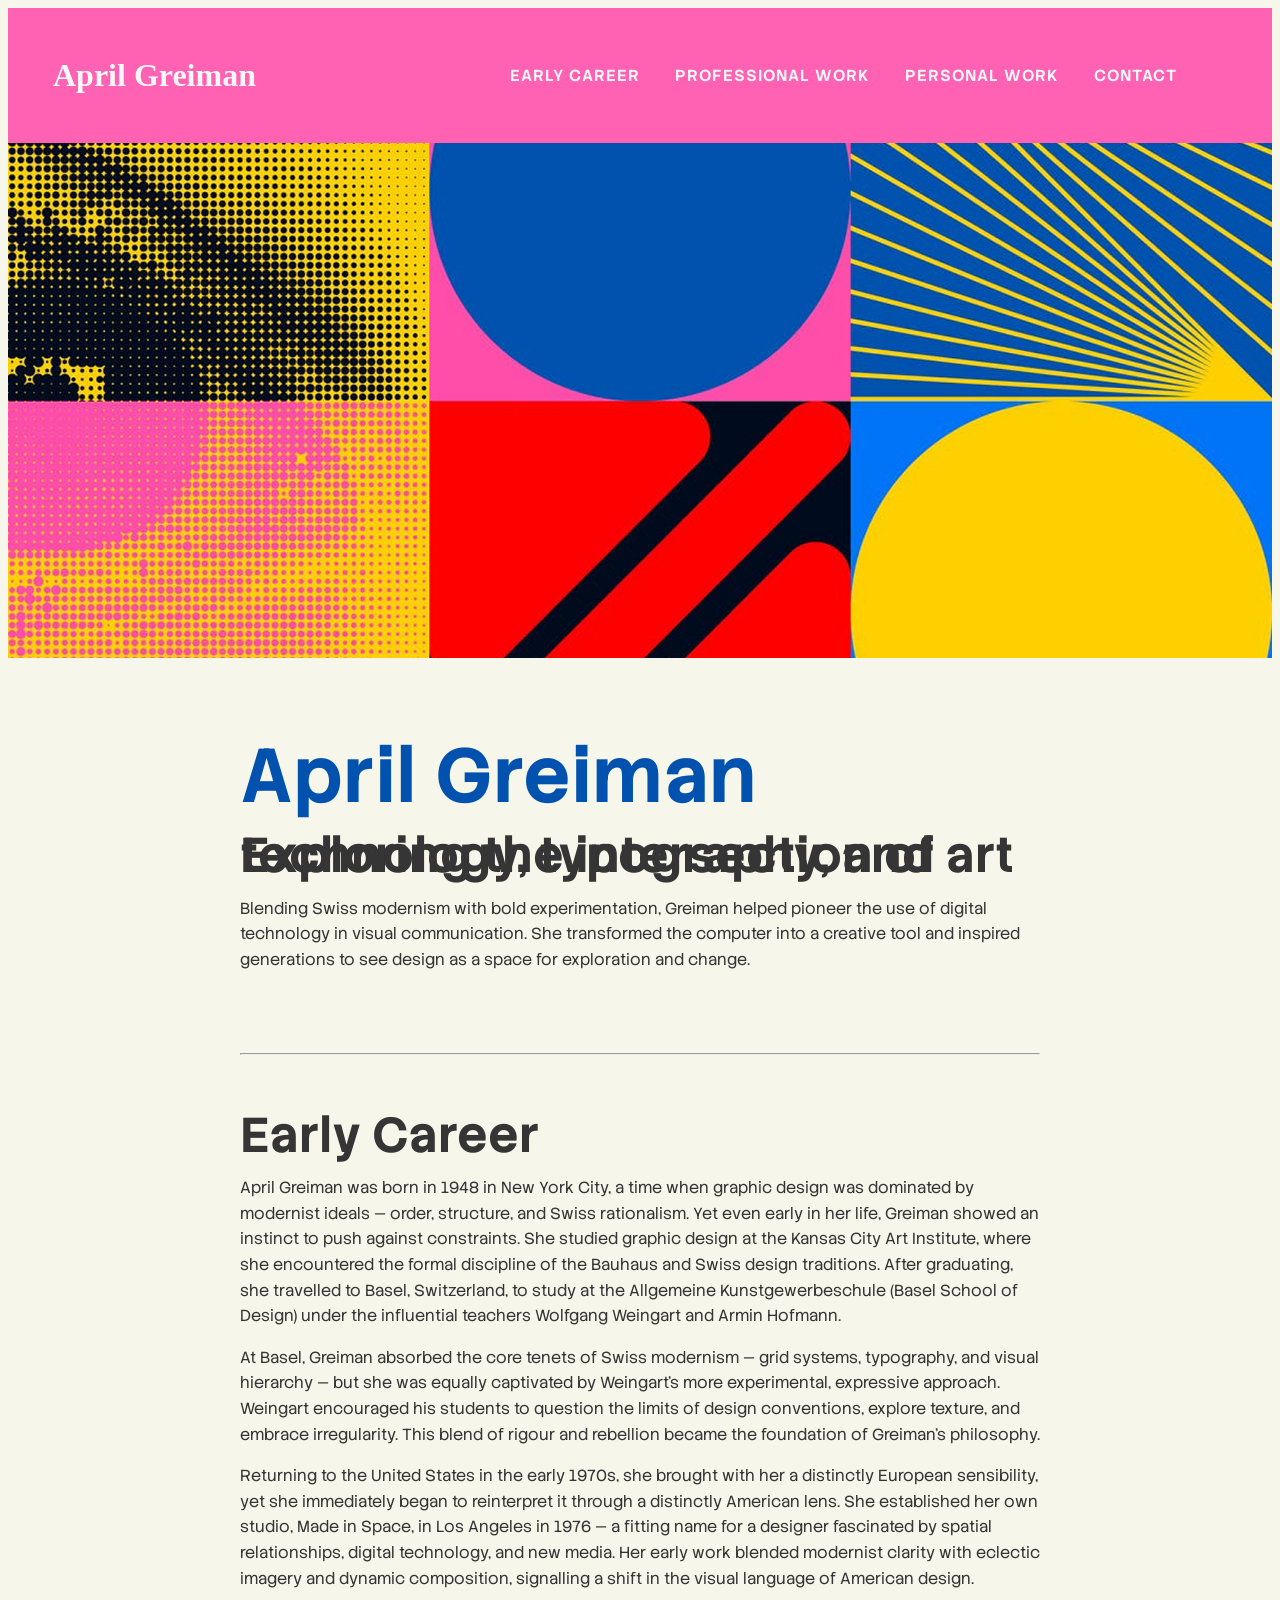
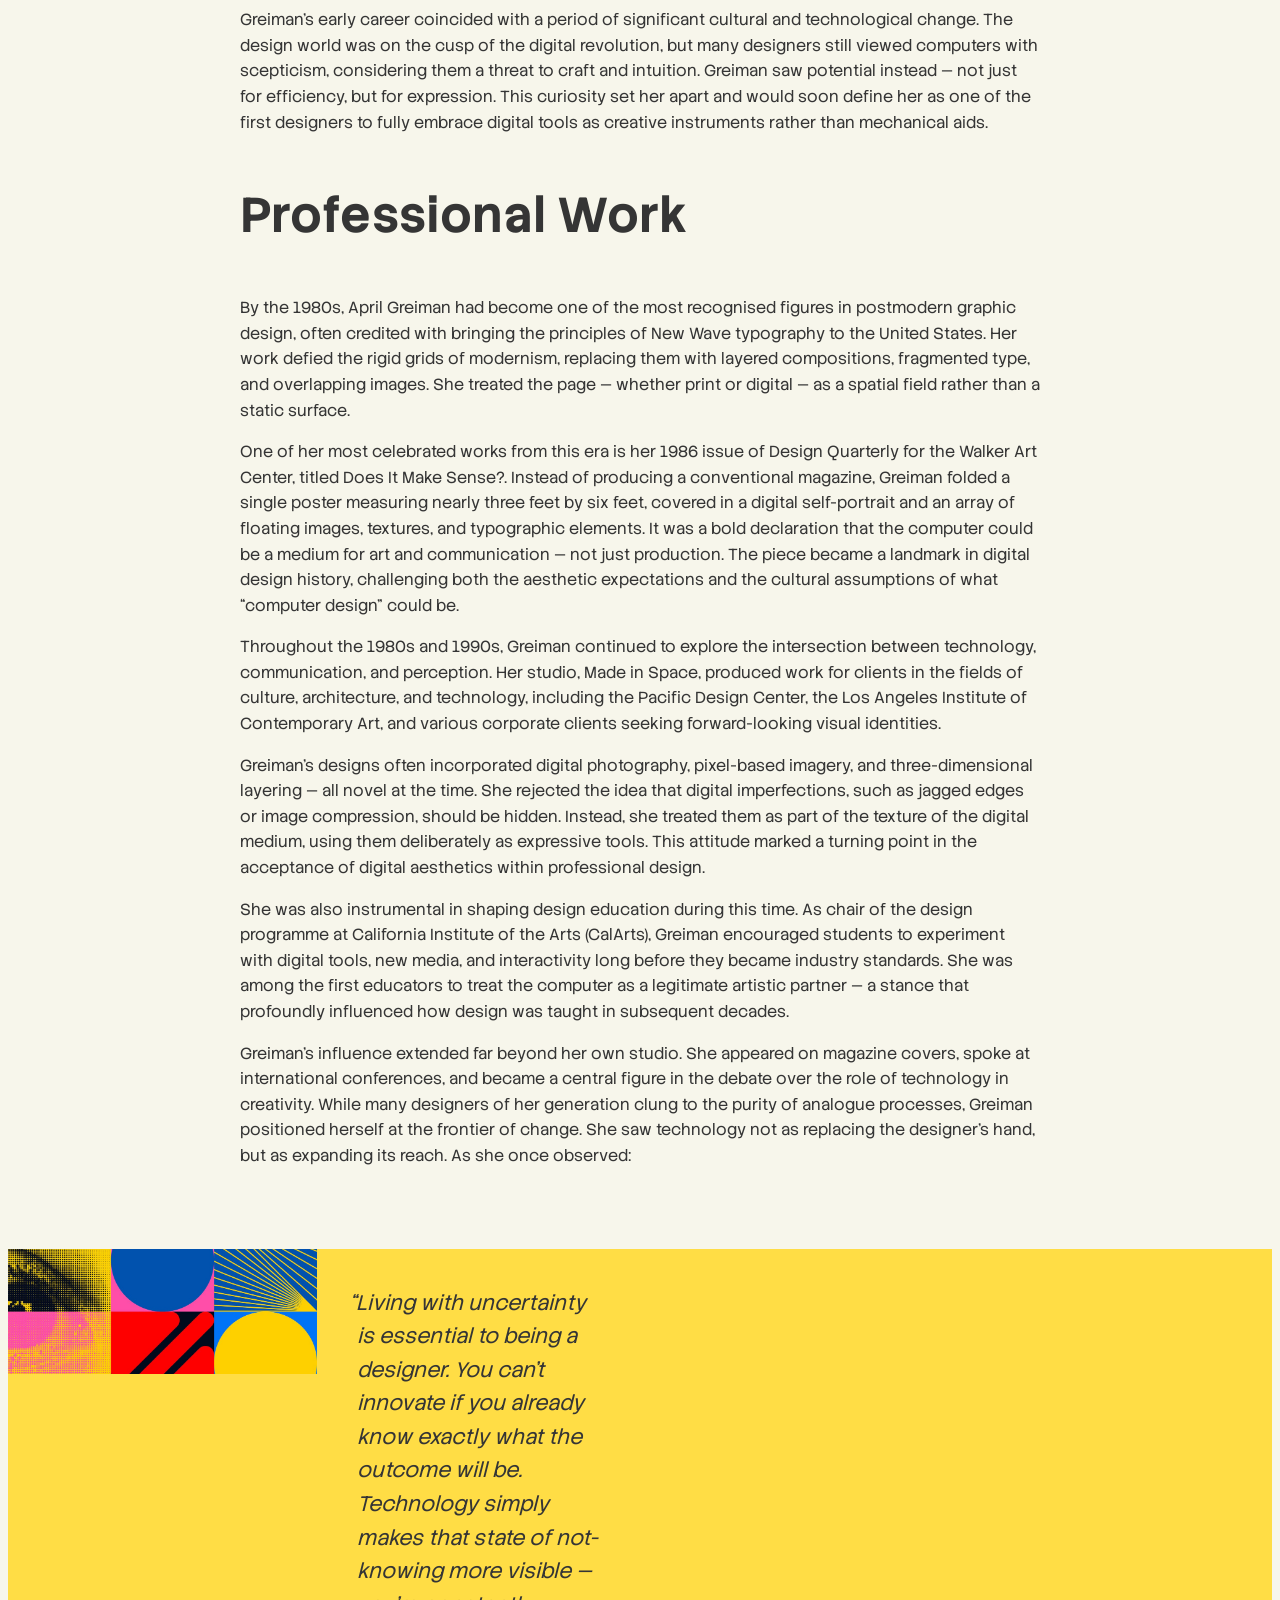
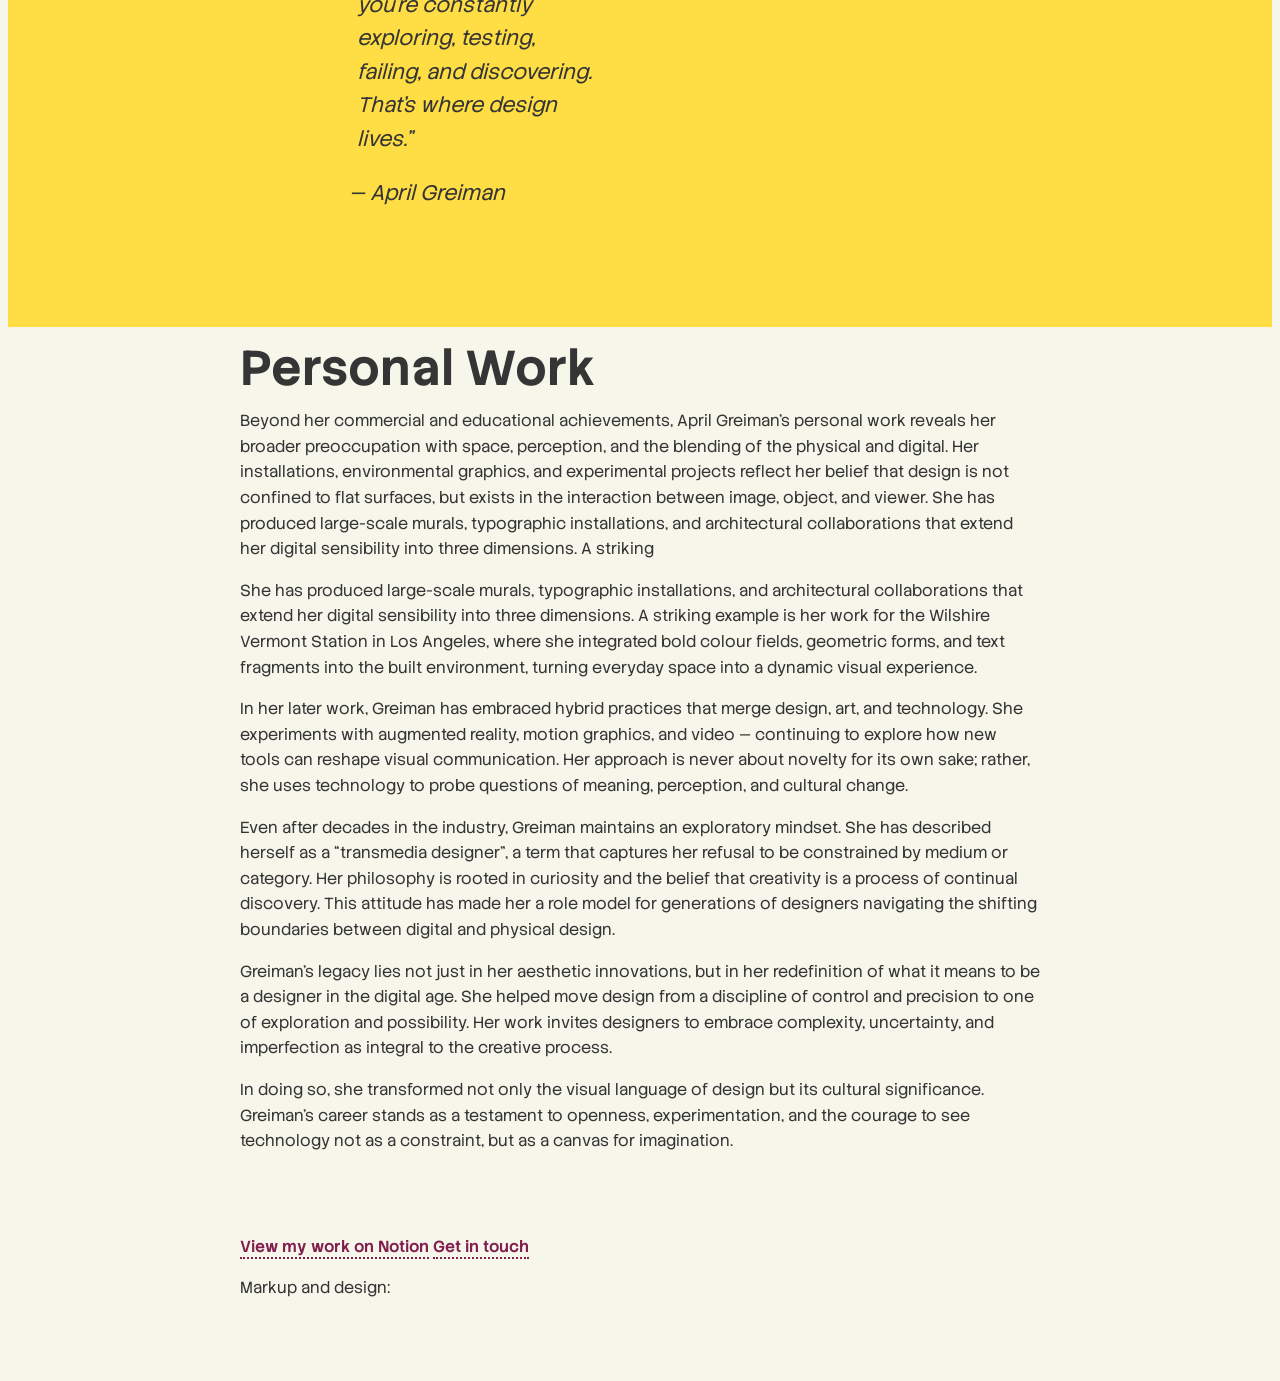
==== index.html @ 19548d9b "adding new content" ====
<!doctype html>
<html lang="en">
<head>
    <meta charset="utf-8">
    <title>April Greiman</title>

<link rel="preconnect" href="https://fonts.googleapis.com">
<link rel="preconnect" href="https://fonts.gstatic.com" crossorigin>
<link href="https://fonts.googleapis.com/css2?family=Stack+Sans+Text:wght@200..700&display=swap" rel="stylesheet">

    <link href="css/normalize.css" type="text/css" rel="stylesheet" >
    <link href="css/style.css" type="text/css" rel="stylesheet" >
    <link href="css/connections.css" type="text/css" rel="stylesheet" >
    <link href="css/grid.css" type="text/css" rel="stylesheet" >
</head>

<body>
<div class="responsivenav" >
    <div id="logo">
        <p>April Greiman</p>
    </div>
    <nav>
        <ul>
          <li><a href="#career">Early Career</a></li>
          <li><a href="#professional">Professional Work</a></li>
          <li><a href="#personal">Personal Work</a></li>
          <li><a href="#contact"> Contact</a></li>
        </ul>
    </nav>
</div>

<img src="img/top.jpg" alt="A Photograph of April's Design"/>

<header>
    <h1>April Greiman</h1>

<h2>Exploring the intersection of technology,
typography, and art</h2>

<p>Blending Swiss modernism with bold experimentation, Greiman helped
pioneer the use of digital technology in visual communication. She
transformed the computer into a creative tool and inspired generations to
see design as a space for exploration and change.</p></header>
<section>
  <hr>

<h2 id="career">Early Career</h2>

<p>April Greiman was born in 1948 in New York City, a time when graphic design was
dominated by modernist ideals — order, structure, and Swiss rationalism. Yet even
early in her life, Greiman showed an instinct to push against constraints. She studied
graphic design at the Kansas City Art Institute, where she encountered the formal
discipline of the Bauhaus and Swiss design traditions. After graduating, she travelled
to Basel, Switzerland, to study at the Allgemeine Kunstgewerbeschule (Basel School
of Design) under the influential teachers Wolfgang Weingart and Armin Hofmann.</p>

<p>At Basel, Greiman absorbed the core tenets of Swiss modernism — grid systems,
typography, and visual hierarchy — but she was equally captivated by Weingart's
more experimental, expressive approach. Weingart encouraged his students to
question the limits of design conventions, explore texture, and embrace irregularity.
This blend of rigour and rebellion became the foundation of Greiman's philosophy.</p>

<p>Returning to the United States in the early 1970s, she brought with her a distinctly
European sensibility, yet she immediately began to reinterpret it through a distinctly
American lens. She established her own studio, Made in Space, in Los Angeles in
1976 — a fitting name for a designer fascinated by spatial relationships, digital
technology, and new media. Her early work blended modernist clarity with eclectic
imagery and dynamic composition, signalling a shift in the visual language of
American design.</p>

<p>Greiman's early career coincided with a period of significant cultural and
technological change. The design world was on the cusp of the digital revolution, but
many designers still viewed computers with scepticism, considering them a threat to
craft and intuition. Greiman saw potential instead — not just for efficiency, but for
expression. This curiosity set her apart and would soon define her as one of the first
designers to fully embrace digital tools as creative instruments rather than
mechanical aids.</p>

</section>

<header><h2 id="professional">Professional Work</h2></header>



<section><p>By the 1980s, April Greiman had become one of the most recognised figures in
postmodern graphic design, often credited with bringing the principles of New Wave
typography to the United States. Her work defied the rigid grids of modernism,
replacing them with layered compositions, fragmented type, and overlapping images.
She treated the page — whether print or digital — as a spatial field rather than a
static surface.</p>

<p>One of her most celebrated works from this era is her 1986 issue of Design
Quarterly for the Walker Art Center, titled Does It Make Sense?. Instead of
producing a conventional magazine, Greiman folded a single poster measuring
nearly three feet by six feet, covered in a digital self-portrait and an array of floating
images, textures, and typographic elements. It was a bold declaration that the
computer could be a medium for art and communication — not just production. The
piece became a landmark in digital design history, challenging both the aesthetic
expectations and the cultural assumptions of what “computer design” could be.</p>

<p>Throughout the 1980s and 1990s, Greiman continued to explore the intersection
between technology, communication, and perception. Her studio, Made in Space,
produced work for clients in the fields of culture, architecture, and technology,
including the Pacific Design Center, the Los Angeles Institute of Contemporary Art,
and various corporate clients seeking forward-looking visual identities.</p>

<p>Greiman’s designs often incorporated digital photography, pixel-based imagery, and
three-dimensional layering — all novel at the time. She rejected the idea that digital
imperfections, such as jagged edges or image compression, should be hidden.
Instead, she treated them as part of the texture of the digital medium, using them
deliberately as expressive tools. This attitude marked a turning point in the
acceptance of digital aesthetics within professional design.</p>

<p>She was also instrumental in shaping design education during this time. As chair of
the design programme at California Institute of the Arts (CalArts), Greiman
encouraged students to experiment with digital tools, new media, and interactivity
long before they became industry standards. She was among the first educators to
treat the computer as a legitimate artistic partner — a stance that profoundly
influenced how design was taught in subsequent decades.</p>

<p>Greiman’s influence extended far beyond her own studio. She appeared on
magazine covers, spoke at international conferences, and became a central figure in
the debate over the role of technology in creativity. While many designers of her
generation clung to the purity of analogue processes, Greiman positioned herself at
the frontier of change. She saw technology not as replacing the designer’s hand, but
as expanding its reach. As she once observed:</p>

</section>
<div class="yellow gridimage">
<img src="img/top.jpg" alt="" />
<blockquote>
  <p>“Living with uncertainty is essential to being a designer. You can’t
innovate if you already know exactly what the outcome will be.
Technology simply makes that state of not-knowing more visible —
you’re constantly exploring, testing, failing, and discovering. That’s
where design lives.”</p>
<p>— April Greiman</p>
</blockquote>

</div>

<section>

<h2 id="personal">Personal Work</h2>

<p>Beyond her commercial and educational achievements, April Greiman’s personal
work reveals her broader preoccupation with space, perception, and the blending of
the physical and digital. Her installations, environmental graphics, and experimental
projects reflect her belief that design is not confined to flat surfaces, but exists in the
interaction between image, object, and viewer.
She has produced large-scale murals, typographic installations, and architectural
collaborations that extend her digital sensibility into three dimensions. A striking</p>

<p>She has produced large-scale murals, typographic installations, and architectural
collaborations that extend her digital sensibility into three dimensions. A striking
example is her work for the Wilshire Vermont Station in Los Angeles, where she
integrated bold colour fields, geometric forms, and text fragments into the built
environment, turning everyday space into a dynamic visual experience.</p>

<p>In her later work, Greiman has embraced hybrid practices that merge design, art, and
technology. She experiments with augmented reality, motion graphics, and video —
continuing to explore how new tools can reshape visual communication. Her
approach is never about novelty for its own sake; rather, she uses technology to
probe questions of meaning, perception, and cultural change.</p>

<p>Even after decades in the industry, Greiman maintains an exploratory mindset. She
has described herself as a “transmedia designer”, a term that captures her refusal to
be constrained by medium or category. Her philosophy is rooted in curiosity and the
belief that creativity is a process of continual discovery. This attitude has made her a
role model for generations of designers navigating the shifting boundaries between
digital and physical design.</p>

<p>Greiman’s legacy lies not just in her aesthetic innovations, but in her redefinition of
what it means to be a designer in the digital age. She helped move design from a
discipline of control and precision to one of exploration and possibility. Her work
invites designers to embrace complexity, uncertainty, and imperfection as integral to
the creative process.</p>

<p>In doing so, she transformed not only the visual language of design but its cultural
significance. Greiman’s career stands as a testament to openness, experimentation,
and the courage to see technology not as a constraint, but as a canvas for
imagination.</p>

</section>

<section><footer id="contact">
  <p><a href="https://whip-saguaro-8cb.notion.site/Digital-Design-Jill-MacCorkell-276342d08ee58001a716cd278039b7e2?source=copy_link" target="_blank" title="Take a look at my work.">View my work on Notion</a>
  <a href="mailto:maccorkell-j@ulster.ac.uk" title="Feel free to drop me an email.">Get in touch</a></p>
  
  <p>Markup and design: 
</footer></section>
</html>
---- css/style.css ----
body {
    background: #f7f6eb;
    color: #353535;
    font-family: "Stack Sans Text";
    font-weight: 300;
}

section, header {
    width: 80%;
    max-width: 800px;
    margin: auto;
    margin-bottom: 5rem;
}

blockquote {
     width: 80%;
    max-width: 800px;
    margin: auto;
    margin-bottom: 5rem;
}

header h1, h2, blockquote {
    font-family: "Stack Sans Text";
}

h1 {
    font-size: 4.768rem;
    line-height: 1;
    color: #0052AE;
    margin: 5rem 0 1rem 0;
}

h2 {
    font-size: 3.062rem;
    line-height: 0;
}

p{
    line-height: 1.6;
}

.yellow {
    background-color: #FFDD45;
}

blockquote{
    padding: 1rem 0;
    font-size: 1.312rem;
    font-style: italic;
    hanging-punctuation: first;
    text-indent: -0.5rem;
}

/*-- Adding responsive element to images --*/
.gridimage {
    display: grid;
    column-gap: 10px;
    grid-template-columns: repeat(auto-fill, minmax(300px, 1fr));
}

a {
    color:#81204f;
    text-decoration: none;
    border-bottom: 2px dotted;
    font-weight: 600;
}

a:hover {
    color:#2d299e;
    transition: all 0.3s ease-in-out ;
}

.responsivenav {
    background: #FF61B3;
    padding: 10px;
    display: flex;
    justify-content: space-between;
    align-items: center;
}

.gridimage {
    display: grid;
    column-gap: 10px;
}

#logo {
   font-size: 2rem; 
   color: #f7f7f7;
   font-family: "Stacks Sans Text";
   font-weight: 600;
   padding-left: 35px;
}

nav {
    display: flex;
    padding: 1.5rem 0;
}

nav ul {
    text-align: right;
    text-transform: uppercase;
    letter-spacing: 1px;
    list-style-type: none;
    padding-right: 70px;
}
nav ul li {
    display: inline;
    margin: 5px;
}
nav a {
    border-bottom: none;
    color: #f7f7f7;
    padding: 10px;
}
nav a:hover {
    color: #FFDD45;
    transition: all 0.3s ease-in-out;
}


hr {
    margin: 3rem 0 5rem 0;
}

img {
    display: block;
    max-width: 100%;
    vertical-align: middle;
}
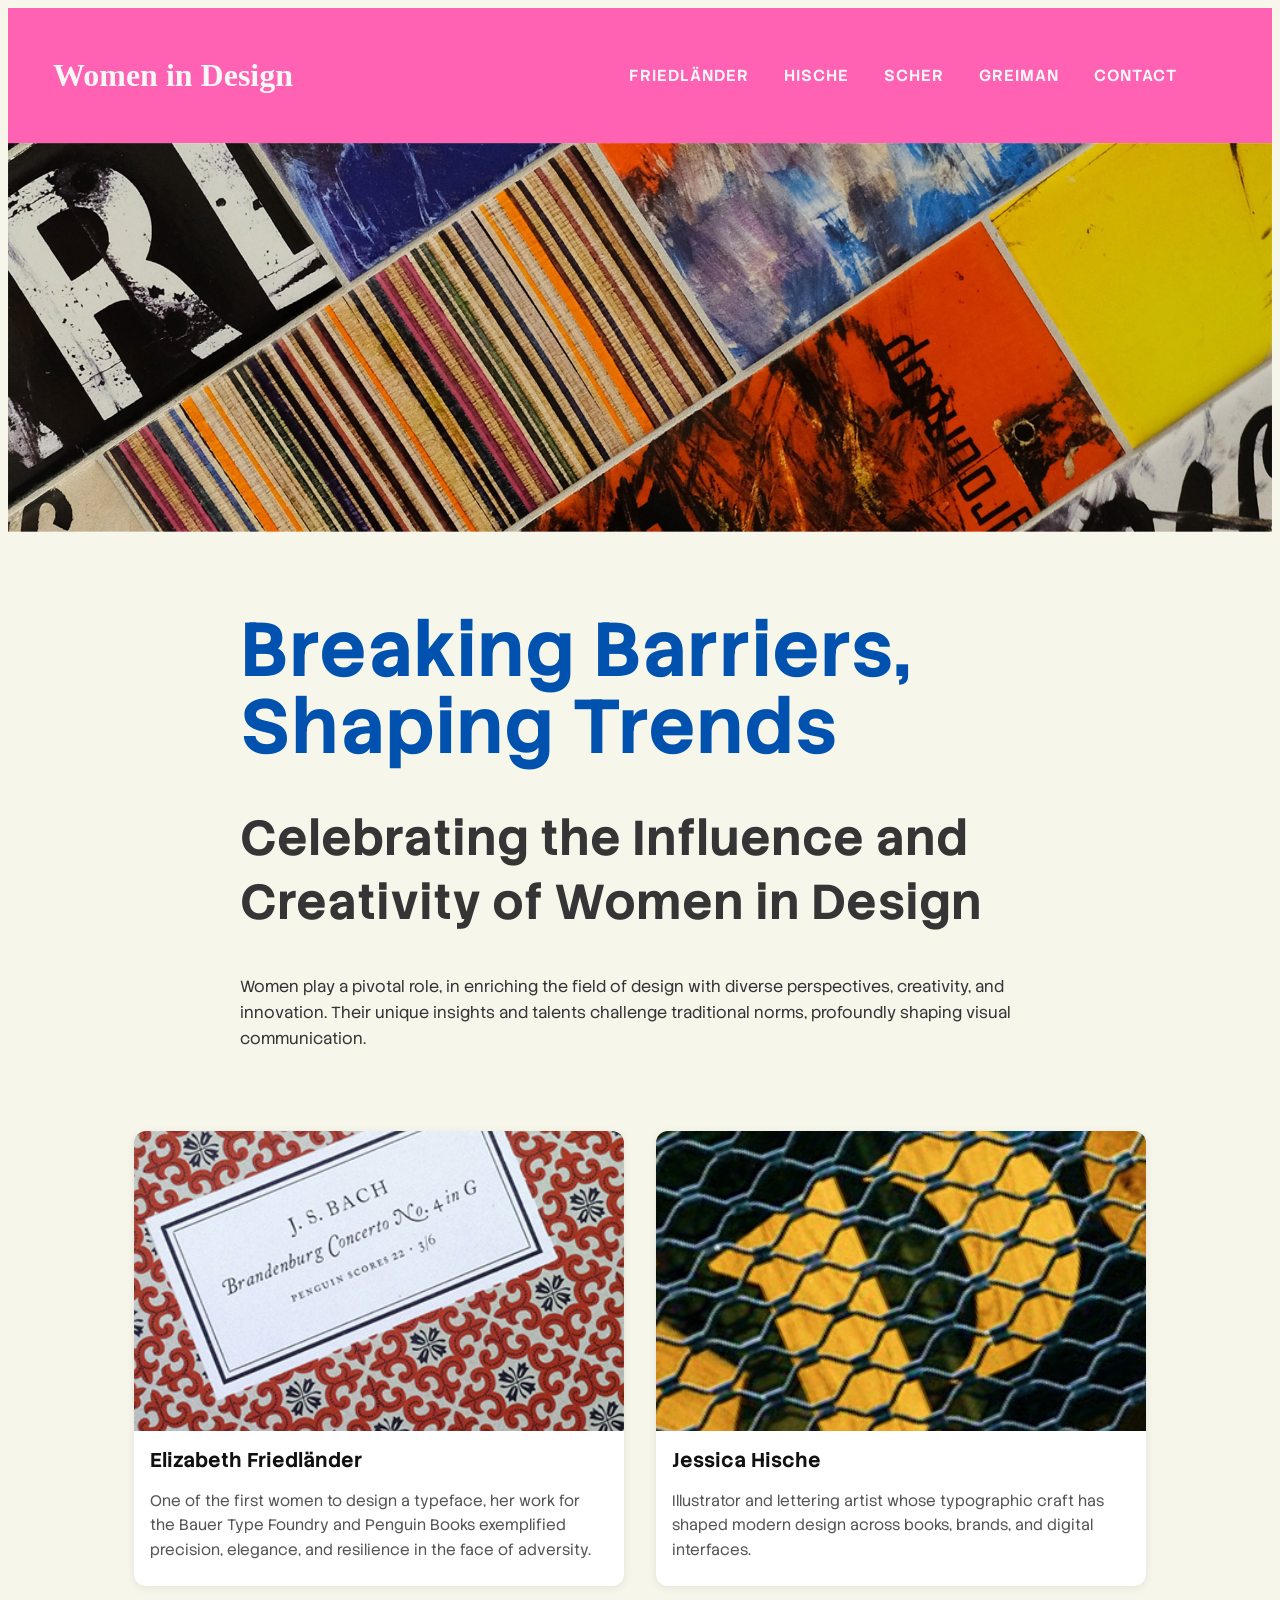
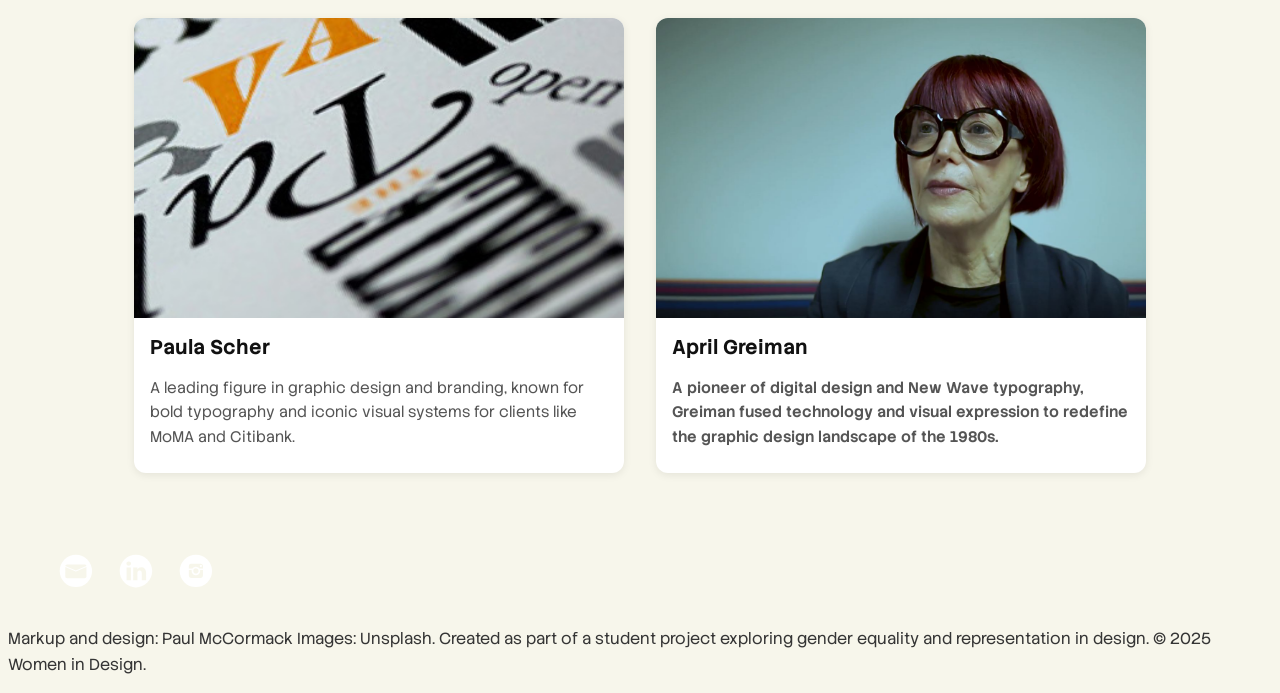
==== commit 84be2d61: "Making Home page" ====
--- a/index.html
+++ b/index.html
@@ -1,13 +1,18 @@
-<!doctype html>
-<html lang="en">
+
+<!DOCTYPE html>
+<html lang="en-GB">
 <head>
     <meta charset="utf-8">
-    <title>April Greiman</title>
+    <meta name="author" content="Jill MacCorkell">
+    <title>Women in Design</title>
+    <meta name="viewport" content="width=device-width, initial-scale=1">
 
+<!-- The line below links our typefeces to this HTML page  -->
 <link rel="preconnect" href="https://fonts.googleapis.com">
 <link rel="preconnect" href="https://fonts.gstatic.com" crossorigin>
 <link href="https://fonts.googleapis.com/css2?family=Stack+Sans+Text:wght@200..700&display=swap" rel="stylesheet">
 
+    <!-- The line below links our CSS file to this HTML page  -->
     <link href="css/normalize.css" type="text/css" rel="stylesheet" >
     <link href="css/style.css" type="text/css" rel="stylesheet" >
     <link href="css/connections.css" type="text/css" rel="stylesheet" >
@@ -17,176 +22,121 @@
 <body>
 <div class="responsivenav" >
     <div id="logo">
-        <p>April Greiman</p>
+        <!-- Your logo/name goes here -->
+        <p>Women in Design</p>
     </div>
     <nav>
         <ul>
-          <li><a href="#career">Early Career</a></li>
-          <li><a href="#professional">Professional Work</a></li>
-          <li><a href="#personal">Personal Work</a></li>
+          <!--<li class="logo"><a href="index.html">Women in Design</a></li>-->
+          <li><a href="#fried">Friedländer</a></li>
+          <li><a href="#hische">Hische</a></li>
+          <li><a href="#scher">Scher</a></li>
+          <li><a href="april_greiman.html">Greiman</a></li>
           <li><a href="#contact"> Contact</a></li>
         </ul>
     </nav>
 </div>
-
-<img src="img/top.jpg" alt="A Photograph of April's Design"/>
-
-<header>
-    <h1>April Greiman</h1>
-
-<h2>Exploring the intersection of technology,
-typography, and art</h2>
-
-<p>Blending Swiss modernism with bold experimentation, Greiman helped
-pioneer the use of digital technology in visual communication. She
-transformed the computer into a creative tool and inspired generations to
-see design as a space for exploration and change.</p></header>
-<section>
-  <hr>
-
-<h2 id="career">Early Career</h2>
-
-<p>April Greiman was born in 1948 in New York City, a time when graphic design was
-dominated by modernist ideals — order, structure, and Swiss rationalism. Yet even
-early in her life, Greiman showed an instinct to push against constraints. She studied
-graphic design at the Kansas City Art Institute, where she encountered the formal
-discipline of the Bauhaus and Swiss design traditions. After graduating, she travelled
-to Basel, Switzerland, to study at the Allgemeine Kunstgewerbeschule (Basel School
-of Design) under the influential teachers Wolfgang Weingart and Armin Hofmann.</p>
-
-<p>At Basel, Greiman absorbed the core tenets of Swiss modernism — grid systems,
-typography, and visual hierarchy — but she was equally captivated by Weingart's
-more experimental, expressive approach. Weingart encouraged his students to
-question the limits of design conventions, explore texture, and embrace irregularity.
-This blend of rigour and rebellion became the foundation of Greiman's philosophy.</p>
-
-<p>Returning to the United States in the early 1970s, she brought with her a distinctly
-European sensibility, yet she immediately began to reinterpret it through a distinctly
-American lens. She established her own studio, Made in Space, in Los Angeles in
-1976 — a fitting name for a designer fascinated by spatial relationships, digital
-technology, and new media. Her early work blended modernist clarity with eclectic
-imagery and dynamic composition, signalling a shift in the visual language of
-American design.</p>
-
-<p>Greiman's early career coincided with a period of significant cultural and
-technological change. The design world was on the cusp of the digital revolution, but
-many designers still viewed computers with scepticism, considering them a threat to
-craft and intuition. Greiman saw potential instead — not just for efficiency, but for
-expression. This curiosity set her apart and would soon define her as one of the first
-designers to fully embrace digital tools as creative instruments rather than
-mechanical aids.</p>
-
-</section>
-
-<header><h2 id="professional">Professional Work</h2></header>
+    </header>
+     <img src="img2/top.jpg" alt="Opening image showing images of texture and abstract typography" class="topimg"/>  
+ 
+     <header>
+                <h1>Breaking Barriers, Shaping Trends</h1>
+                <h2>Celebrating the Influence and Creativity of Women in Design</h2>
+                    <p><span class="leader">Women play a pivotal role</span>, in enriching the field of design with diverse perspectives, creativity, and innovation. Their unique insights and talents challenge traditional norms, profoundly shaping visual communication. </p>
+     </header>
 
 
+  <section id="designers" class="designers">
 
-<section><p>By the 1980s, April Greiman had become one of the most recognised figures in
-postmodern graphic design, often credited with bringing the principles of New Wave
-typography to the United States. Her work defied the rigid grids of modernism,
-replacing them with layered compositions, fragmented type, and overlapping images.
-She treated the page — whether print or digital — as a spatial field rather than a
-static surface.</p>
+    <article class="designer-card">
+      <img src="img2/friedlander.jpg" alt="Portrait of Elizabeth Friedländer">
+      <h3>Elizabeth Friedländer</h3>
+      <p>One of the first women to design a typeface, her work for the Bauer Type Foundry and Penguin Books exemplified precision, elegance, and resilience in the face of adversity.</p>
+    </article>
 
-<p>One of her most celebrated works from this era is her 1986 issue of Design
-Quarterly for the Walker Art Center, titled Does It Make Sense?. Instead of
-producing a conventional magazine, Greiman folded a single poster measuring
-nearly three feet by six feet, covered in a digital self-portrait and an array of floating
-images, textures, and typographic elements. It was a bold declaration that the
-computer could be a medium for art and communication — not just production. The
-piece became a landmark in digital design history, challenging both the aesthetic
-expectations and the cultural assumptions of what “computer design” could be.</p>
+    <article class="designer-card">
+      <img src="img2/hische.jpg" alt="Portrait of Jessica Hische">
+      <h3>Jessica Hische</h3>
+      <p>Illustrator and lettering artist whose typographic craft has shaped modern design across books, brands, and digital interfaces.</p>
+    </article>
 
-<p>Throughout the 1980s and 1990s, Greiman continued to explore the intersection
-between technology, communication, and perception. Her studio, Made in Space,
-produced work for clients in the fields of culture, architecture, and technology,
-including the Pacific Design Center, the Los Angeles Institute of Contemporary Art,
-and various corporate clients seeking forward-looking visual identities.</p>
+    <article class="designer-card">
+      <img src="img2/scher.jpg" alt="Portrait of Paula Scher">
+      <h3>Paula Scher</h3>
+      <p>A leading figure in graphic design and branding, known for bold typography and iconic visual systems for clients like MoMA and Citibank.</p>
+    </article>
 
-<p>Greiman’s designs often incorporated digital photography, pixel-based imagery, and
-three-dimensional layering — all novel at the time. She rejected the idea that digital
-imperfections, such as jagged edges or image compression, should be hidden.
-Instead, she treated them as part of the texture of the digital medium, using them
-deliberately as expressive tools. This attitude marked a turning point in the
-acceptance of digital aesthetics within professional design.</p>
+    <a href="april-g.html">
+    <article class="designer-card">
+      <img src="img/april-g.jpg" alt="Portrait of April Greiman">
+      <h3>April Greiman</h3>
+      <p>A pioneer of digital design and New Wave typography, Greiman fused technology and visual expression to redefine the graphic design landscape of the 1980s.</p>
+    </article>
+  </a>
+  </section>
 
-<p>She was also instrumental in shaping design education during this time. As chair of
-the design programme at California Institute of the Arts (CalArts), Greiman
-encouraged students to experiment with digital tools, new media, and interactivity
-long before they became industry standards. She was among the first educators to
-treat the computer as a legitimate artistic partner — a stance that profoundly
-influenced how design was taught in subsequent decades.</p>
+<footer id="contact">
+       <ul class="connections">
 
-<p>Greiman’s influence extended far beyond her own studio. She appeared on
-magazine covers, spoke at international conferences, and became a central figure in
-the debate over the role of technology in creativity. While many designers of her
-generation clung to the purity of analogue processes, Greiman positioned herself at
-the frontier of change. She saw technology not as replacing the designer’s hand, but
-as expanding its reach. As she once observed:</p>
+          <!------------- EMAIL ------------------>
 
-</section>
-<div class="yellow gridimage">
-<img src="img/top.jpg" alt="" />
-<blockquote>
-  <p>“Living with uncertainty is essential to being a designer. You can’t
-innovate if you already know exactly what the outcome will be.
-Technology simply makes that state of not-knowing more visible —
-you’re constantly exploring, testing, failing, and discovering. That’s
-where design lives.”</p>
-<p>— April Greiman</p>
-</blockquote>
+          <li><a href="mailto:maccorkell-j@ulster.ac.uk" title="send me an email">
 
-</div>
+                  <svg width="36" height="36" viewBox="0 0 36 36">
 
-<section>
+              <g></g>
 
-<h2 id="personal">Personal Work</h2>
+                    <path  d="M17.902 1.699c-8.949 0-16.203 7.254-16.203 16.203s7.254 16.203 16.203 16.203c8.949 0 16.203-7.254 16.203-16.203 0-8.949-7.254-16.203-16.203-16.203zM9.168 11.487h17.371c0.99 0 1.794 0.699 1.878 1.588l-10.599 4.53-10.532-4.501c0.069-0.903 0.88-1.618 1.881-1.618zM28.434 23.494c0 0.961-0.848 1.739-1.895 1.739h-17.371c-1.047 0-1.895-0.778-1.895-1.739v-9.566l10.558 4.511 0.008-0.013 10.595-4.529v9.597z" fill="#fff"/>
 
-<p>Beyond her commercial and educational achievements, April Greiman’s personal
-work reveals her broader preoccupation with space, perception, and the blending of
-the physical and digital. Her installations, environmental graphics, and experimental
-projects reflect her belief that design is not confined to flat surfaces, but exists in the
-interaction between image, object, and viewer.
-She has produced large-scale murals, typographic installations, and architectural
-collaborations that extend her digital sensibility into three dimensions. A striking</p>
+                </svg>
 
-<p>She has produced large-scale murals, typographic installations, and architectural
-collaborations that extend her digital sensibility into three dimensions. A striking
-example is her work for the Wilshire Vermont Station in Los Angeles, where she
-integrated bold colour fields, geometric forms, and text fragments into the built
-environment, turning everyday space into a dynamic visual experience.</p>
+                </a>
 
-<p>In her later work, Greiman has embraced hybrid practices that merge design, art, and
-technology. She experiments with augmented reality, motion graphics, and video —
-continuing to explore how new tools can reshape visual communication. Her
-approach is never about novelty for its own sake; rather, she uses technology to
-probe questions of meaning, perception, and cultural change.</p>
+                </li>
 
-<p>Even after decades in the industry, Greiman maintains an exploratory mindset. She
-has described herself as a “transmedia designer”, a term that captures her refusal to
-be constrained by medium or category. Her philosophy is rooted in curiosity and the
-belief that creativity is a process of continual discovery. This attitude has made her a
-role model for generations of designers navigating the shifting boundaries between
-digital and physical design.</p>
+            <!----------------------------- LINKEDIN ---------------------------->
 
-<p>Greiman’s legacy lies not just in her aesthetic innovations, but in her redefinition of
-what it means to be a designer in the digital age. She helped move design from a
-discipline of control and precision to one of exploration and possibility. Her work
-invites designers to embrace complexity, uncertainty, and imperfection as integral to
-the creative process.</p>
+<li><a href="#" title="Connect with me on Linkedin">
 
-<p>In doing so, she transformed not only the visual language of design but its cultural
-significance. Greiman’s career stands as a testament to openness, experimentation,
-and the courage to see technology not as a constraint, but as a canvas for
-imagination.</p>
+  <svg width="36" height="36" viewBox="0 0 36 36">
 
-</section>
+  <g></g>
 
-<section><footer id="contact">
-  <p><a href="https://whip-saguaro-8cb.notion.site/Digital-Design-Jill-MacCorkell-276342d08ee58001a716cd278039b7e2?source=copy_link" target="_blank" title="Take a look at my work.">View my work on Notion</a>
-  <a href="mailto:maccorkell-j@ulster.ac.uk" title="Feel free to drop me an email.">Get in touch</a></p>
-  
-  <p>Markup and design: 
-</footer></section>
+  <path  d="M17.9,1.8c9,0,16.3,7.3,16.3,16.3s-7.3,16.3-16.3,16.3S1.7,27,1.7,18.1S9,1.8,17.9,1.8z M12.9,27.2V14.5H8.6
+
+  v12.7H12.9z M28.1,27.2v-7.3c0-3.9-2.1-5.7-4.9-5.7c-2.2,0-3.2,1.2-3.8,2.1v-1.8h-4.2c0.1,1.2,0,12.7,0,12.7h4.2v-7.1
+
+  c0-0.4,0-0.8,0.1-1c0.3-0.8,1-1.5,2.2-1.5c1.5,0,2.1,1.2,2.1,2.9v6.8L28.1,27.2L28.1,27.2z M10.8,8.4c-1.4,0-2.4,0.9-2.4,2.2
+
+  c0,1.2,0.9,2.2,2.3,2.2h0c1.5,0,2.4-1,2.4-2.2C13.1,9.3,12.2,8.4,10.8,8.4L10.8,8.4z" fill="#fff"/>
+
+</svg>
+
+</a>
+
+</li>
+
+<!----------------------------- INSTAGRAM ---------------------------->
+
+                   <li><a href="https://www.instagram.com/jillmacc06/" title="Visit my Instagram account" target="_blank" >
+
+                    <svg width="36" height="36" viewBox="0 0 36 36">
+
+                    <g></g>
+
+                       <path d="M17.903 1.699c-8.949 0-16.204 7.254-16.204 16.203s7.254 16.203 16.204 16.203c8.948 0 16.203-7.254 16.203-16.203 0-8.949-7.254-16.203-16.203-16.203zM24.957 22.747c0 1.218-0.992 2.206-2.207 2.206h-9.694c-1.221 0-2.207-0.989-2.207-2.206v-5.667h2.87c-0.059 0.267-0.081 0.535-0.081 0.819 0 2.357 1.901 4.26 4.264 4.26 2.352 0 4.263-1.903 4.263-4.26 0-0.284-0.027-0.553-0.080-0.819h2.872v5.667zM15.277 17.899c0-1.451 1.177-2.629 2.624-2.629 1.451 0 2.621 1.177 2.621 2.629 0 1.458-1.17 2.625-2.621 2.625-1.446 0-2.624-1.168-2.624-2.625zM24.957 15.437h-3.572c-0.769-1.089-2.049-1.803-3.484-1.803-1.438 0-2.707 0.713-3.487 1.803h-3.566v-2.385c0-1.22 0.986-2.2 2.207-2.2h9.693c1.216 0 2.207 0.981 2.207 2.2v2.385z" fill="#fff" />
+
+                       <path d="M23.438 11.995h-1.185c-0.215 0-0.399 0.174-0.399 0.39v1.182c0 0.224 0.183 0.399 0.399 0.399h1.185c0.21 0 0.393-0.176 0.393-0.399v-1.182c0-0.216-0.181-0.39-0.393-0.39z" fill="#fff" />
+
+                     </svg>
+
+                     </a>
+
+                       </li>
+
+            </ul>
+    <p>Markup and design: Paul McCormack Images: Unsplash. Created as part of a student project exploring gender equality and representation in design. © 2025 Women in Design.</p>
+</footer>
+
+</body>
 </html>
--- a/css/style.css
+++ b/css/style.css
@@ -8,13 +8,6 @@
 
 section, header {
     width: 80%;
-    max-width: 800px;
-    margin: auto;
-    margin-bottom: 5rem;
-}
-
-blockquote {
-     width: 80%;
     max-width: 800px;
     margin: auto;
     margin-bottom: 5rem;
@@ -33,7 +26,6 @@
 
 h2 {
     font-size: 3.062rem;
-    line-height: 0;
 }
 
 p{
@@ -57,6 +49,10 @@
     display: grid;
     column-gap: 10px;
     grid-template-columns: repeat(auto-fill, minmax(300px, 1fr));
+}
+
+.quoteimg {
+    margin-top: 3rem;
 }
 
 a {
--- a/css/connections.css
+++ b/css/connections.css
@@ -0,0 +1,36 @@
+
+.connections{
+    position: relative;
+    margin: 0 auto;
+  }
+  .connections ul{
+    margin: 0;
+    padding: 0;
+  }
+  .connections li{
+    margin: 0 10px;
+    padding: 0;
+    list-style: none;
+    display: inline-block;  
+  }
+  .connections a:link{
+    border-bottom: none;
+  }
+  .connections img,
+  .connections svg{
+    border: none;
+  }
+  .connections a:hover img,
+  .connections a:hover svg{
+    border-bottom: none;}
+  
+  .connections svg {
+        margin: 1em auto;}
+  
+  .connections a:hover svg path {
+        fill: #D8C385;
+        transition: all 0.3s ease-in-out;}
+  
+  footer .connections a:hover svg path {
+          fill:  #D8C385;
+          transition: all 0.3s ease-in-out;}
--- a/css/grid.css
+++ b/css/grid.css
@@ -0,0 +1,55 @@
+
+    /* ====== DESIGNER GRID ====== */
+    .designers {
+      display: grid;
+      grid-template-columns: repeat(auto-fit, minmax(400px, 1fr));
+      gap: 2rem;
+      max-width: 1100px;
+      margin: 0 auto 4rem;
+      padding: 0 1rem;
+    }
+
+      .designers a {
+      border-bottom: none;
+    }
+
+    .designer-card {
+      background-color: #fff;
+      border-radius: 12px;
+      box-shadow: 0 2px 8px rgba(0, 0, 0, 0.08);
+      overflow: hidden;
+      transition: transform 0.8s ease, box-shadow 0.8s ease;
+    }
+
+    .designer-card:hover {
+      transform: translateY(-5px);
+      box-shadow: 0 4px 12px rgba(0, 0, 0, 0.12);
+    }
+
+    .designer-card img {
+      height: 300px;
+      object-fit: cover;
+      width: 100%;
+    }
+
+    .designer-card h3 {
+      font-size: 1.25rem;
+      margin: 1rem;
+      color: #111;
+    }
+
+    .designer-card p {
+      margin: 0 1rem 1.5rem;
+      color: #555;
+      font-size: 0.95rem;
+    }
+
+    /* ====== RESPONSIVE ====== */
+    @media (max-width: 600px) {
+      .hero-content h2 {
+        font-size: 1.75rem;
+      }
+      .intro h2 {
+        font-size: 1.5rem;
+      }
+    }
